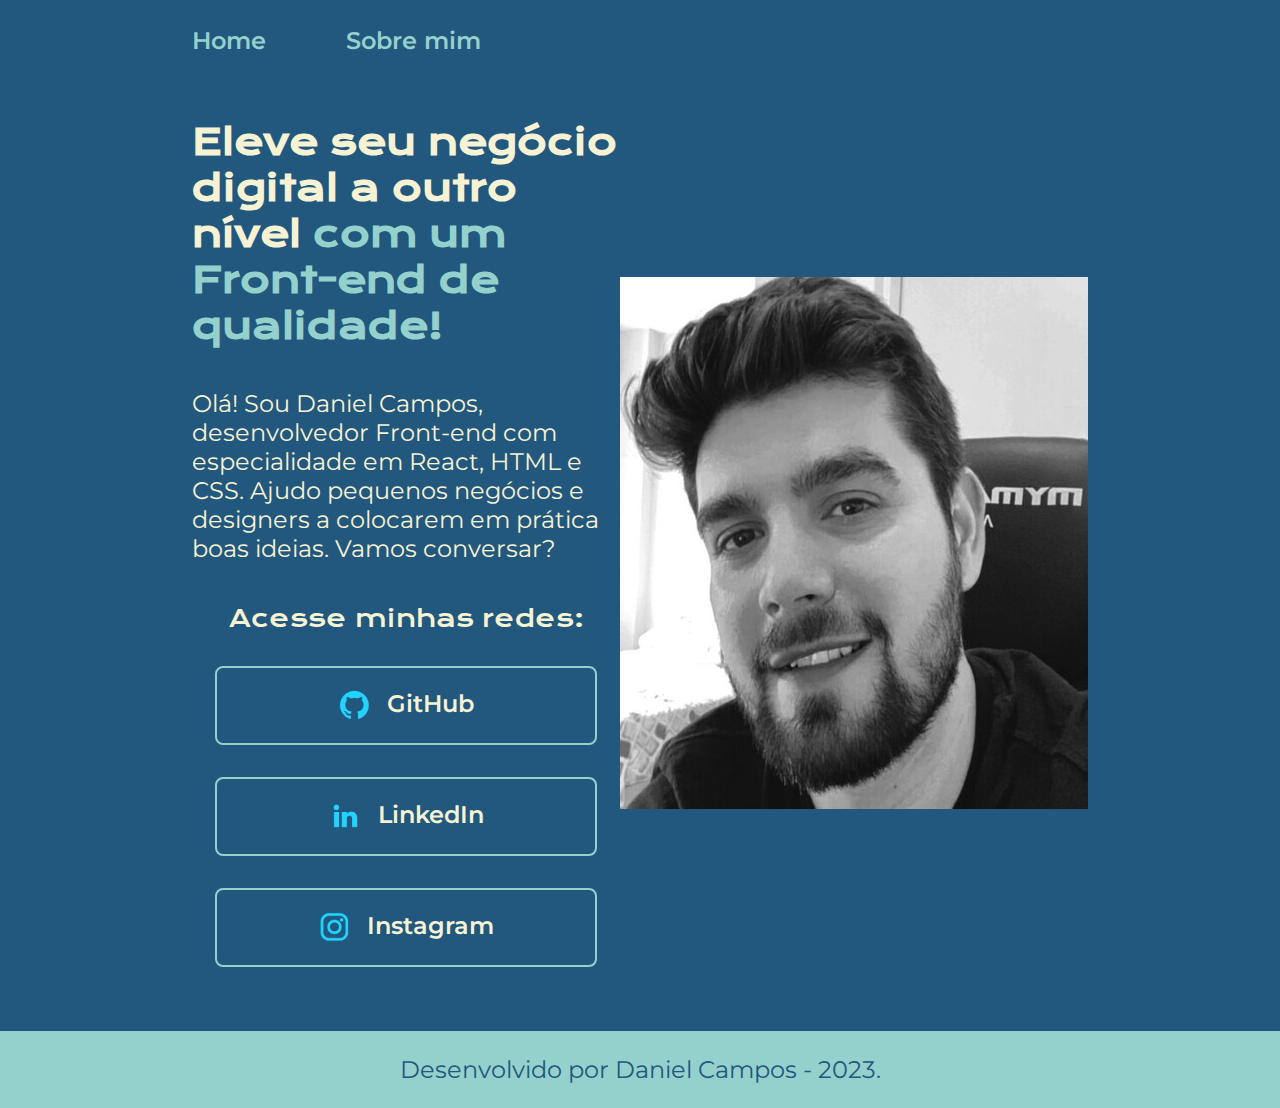
==== index.html @ 175c632d "Atualização do projeto" ====
<!DOCTYPE html>
<html lang="pt-br">
	<head>
		<meta charset="UTF-8" />
		<meta http-equiv="X-UA-Compatible" content="IE=edge" />
		<meta name="viewport" content="width=device-width, initial-scale=1.0" />
		<title>Portfolio</title>
		<link rel="stylesheet" href="./styles/style.css" />
	</head>
	<body>
		<header class="cabecalho">
			<nav class="cabecalho__menu">
				<a class="cabecalho__menu__link" href="index.html">Home</a>
				<a class="cabecalho__menu__link" href="about.html">Sobre mim</a>
			</nav>
		</header>
		<main class="apresentacao">
			<section class="apresentacao__conteudo">
				<h1 class="apresentacao__conteudo__titulo">
					Eleve seu negócio digital a outro nível
					<strong class="titulo-destaque">com um Front-end de qualidade!</strong>
				</h1>
				<p class="apresentacao__conteudo__texto">
					Olá! Sou Daniel Campos, desenvolvedor Front-end com especialidade em React, HTML e CSS. Ajudo pequenos
					negócios e designers a colocarem em prática boas ideias. Vamos conversar?
				</p>
				<div class="apresentacao__links">
					<h2 class="apresentacao__links__subtitulo">Acesse minhas redes:</h2>
					<a class="apresentacao__links__link" href="https://github.com/danielccmp"
						><img src="assets/github.png" />GitHub</a
					>
					<a class="apresentacao__links__link" href="https://www.linkedin.com/in/danielccmp/"
						><img src="assets/linkedin.png" />LinkedIn</a
					>
					<a class="apresentacao__links__link" href="https://www.instagram.com/danielccmp/"
						><img src="assets/instagram.png" />Instagram</a
					>
				</div>
			</section>
			<img src="assets/imagem.jpg" alt="Foto de rosto de Daniel Campos" />
		</main>
		<footer class="rodape">
			<p>Desenvolvido por Daniel Campos - 2023.</p>
		</footer>
	</body>
</html>
---- styles/style.css ----
@import url("https://fonts.googleapis.com/css2?family=Krona+One&family=Montserrat:wght@400;600&display=swap");

:root {
	--cor-primaria: #22577e;
	--cor-secundaria: #f6f2d4;
	--cor-terciaria: #95d1cc;
	--cor-hover: #5584ac;

	--fonte-primaria: "Krona One", sans-serif;
	--fonte-secundaria: "Montserrat", sans-serif;
}

* {
	margin: 0;
	padding: 0;
}

body {
	box-sizing: border-box;
	background-color: var(--cor-primaria);
	color: var(--cor-secundaria);
}

.cabecalho {
	padding: 2% 0% 0% 15%;
}

.cabecalho__menu {
	display: flex;
	gap: 80px;
}

.cabecalho__menu__link {
	font-family: var(--fonte-secundaria);
	font-size: 24px;
	font-weight: 600;
	color: var(--cor-terciaria);
	text-decoration: none;
}

.apresentacao {
	padding: 5% 15%;
	display: flex;
	align-items: center;
	justify-content: space-between;
}

.apresentacao__conteudo {
	width: 615px;
	display: flex;
	flex-direction: column;
	gap: 40px;
}

.apresentacao__conteudo__titulo {
	font-size: 36px;
	font-family: var(--fonte-primaria);
}

.titulo-destaque {
	color: var(--cor-terciaria);
}

.apresentacao__conteudo__texto {
	font-size: 24px;
	font-family: var(--fonte-secundaria);
}

.apresentacao__links {
	display: flex;
	flex-direction: column;
	justify-content: space-between;
	align-items: center;
	gap: 32px;
}

.apresentacao__links__subtitulo {
	font-family: var(--fonte-primaria);
	font-weight: 400;
	font-size: 24px;
}

.apresentacao__links__link {
	display: flex;
	justify-content: center;
	gap: 16px;
	border: 2px solid var(--cor-terciaria);
	width: 378px;
	text-align: center;
	border-radius: 8px;
	font-size: 24px;
	font-weight: 600;
	padding: 21.5px 0;
	text-decoration: none;
	color: var(--cor-secundaria);
	font-family: var(--fonte-secundaria);
}

.apresentacao__links__link:hover {
	background-color: var(--cor-hover);
}

.rodape {
	color: var(--cor-primaria);
	background-color: var(--cor-terciaria);
	padding: 24px;
	text-align: center;
	font-family: var(--fonte-secundaria);
	font-size: 24px;
	font-weight: 400;
}
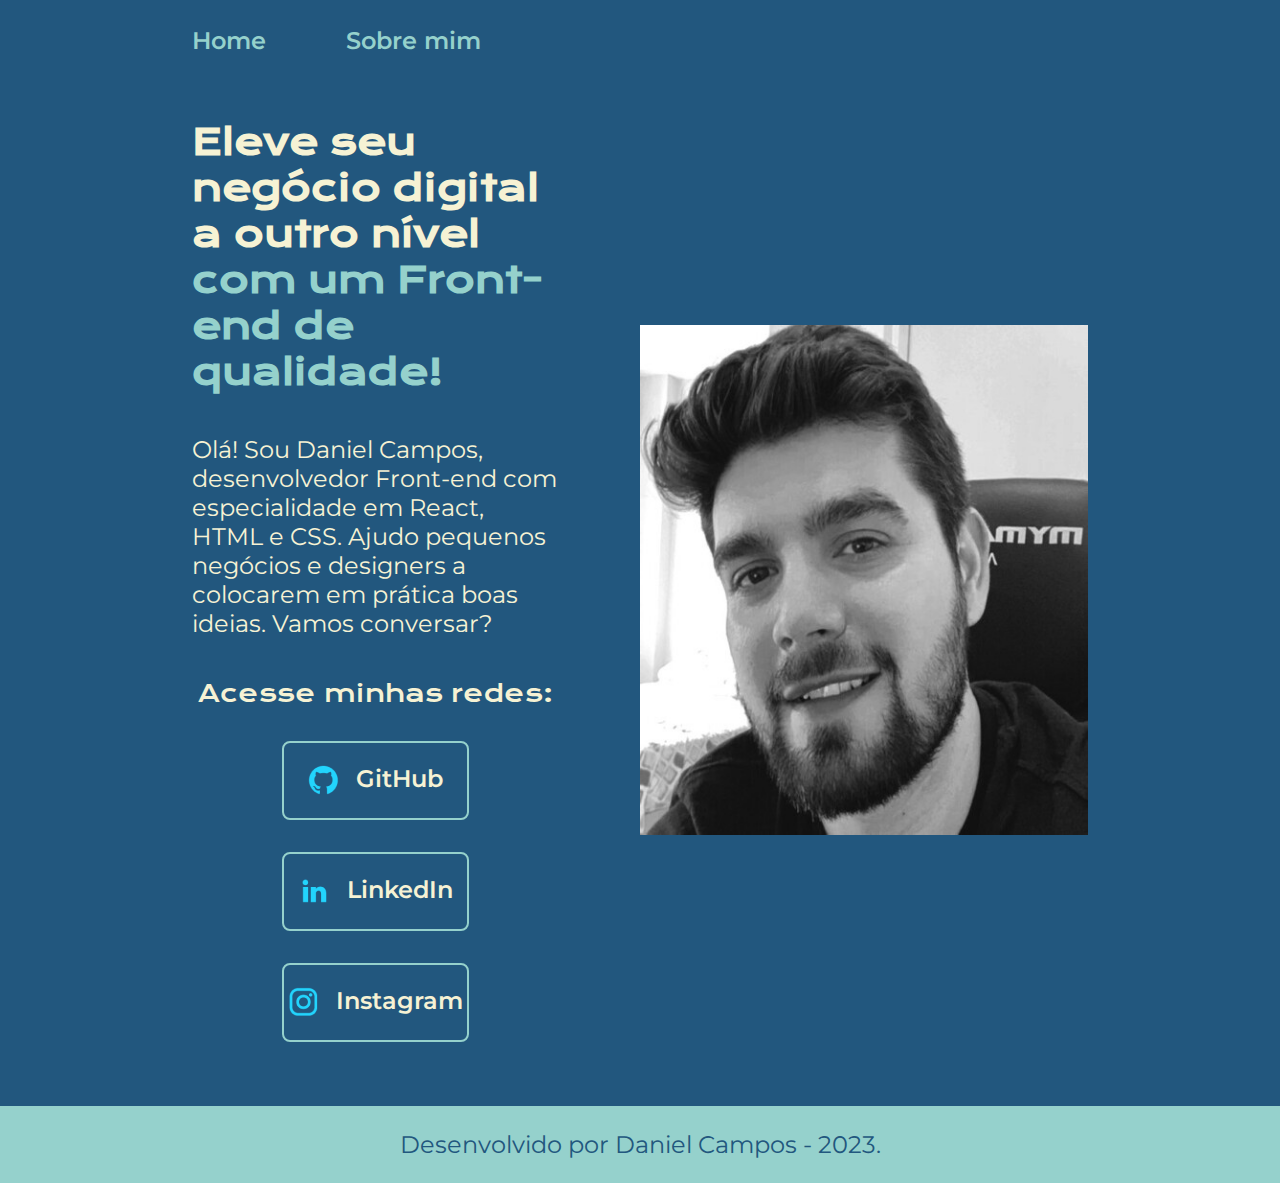
==== commit 046f7d07: "Alteração da responsividade do projeto" ====
--- a/index.html
+++ b/index.html
@@ -26,18 +26,18 @@
 				</p>
 				<div class="apresentacao__links">
 					<h2 class="apresentacao__links__subtitulo">Acesse minhas redes:</h2>
-					<a class="apresentacao__links__link" href="https://github.com/danielccmp"
+					<a class="apresentacao__links__navegacao" href="https://github.com/danielccmp"
 						><img src="assets/github.png" />GitHub</a
 					>
-					<a class="apresentacao__links__link" href="https://www.linkedin.com/in/danielccmp/"
+					<a class="apresentacao__links__navegacao" href="https://www.linkedin.com/in/danielccmp/"
 						><img src="assets/linkedin.png" />LinkedIn</a
 					>
-					<a class="apresentacao__links__link" href="https://www.instagram.com/danielccmp/"
+					<a class="apresentacao__links__navegacao" href="https://www.instagram.com/danielccmp/"
 						><img src="assets/instagram.png" />Instagram</a
 					>
 				</div>
 			</section>
-			<img src="assets/imagem.jpg" alt="Foto de rosto de Daniel Campos" />
+			<img class="apresentacao__imagem" src="assets/imagem.jpg" alt="Foto de rosto de Daniel Campos" />
 		</main>
 		<footer class="rodape">
 			<p>Desenvolvido por Daniel Campos - 2023.</p>
--- a/styles/style.css
+++ b/styles/style.css
@@ -32,7 +32,7 @@
 
 .cabecalho__menu__link {
 	font-family: var(--fonte-secundaria);
-	font-size: 24px;
+	font-size: 1.5rem;
 	font-weight: 600;
 	color: var(--cor-terciaria);
 	text-decoration: none;
@@ -43,17 +43,18 @@
 	display: flex;
 	align-items: center;
 	justify-content: space-between;
+	gap: 82px;
 }
 
 .apresentacao__conteudo {
-	width: 615px;
+	width: 50%;
 	display: flex;
 	flex-direction: column;
 	gap: 40px;
 }
 
 .apresentacao__conteudo__titulo {
-	font-size: 36px;
+	font-size: 2.25rem;
 	font-family: var(--fonte-primaria);
 }
 
@@ -62,7 +63,7 @@
 }
 
 .apresentacao__conteudo__texto {
-	font-size: 24px;
+	font-size: 1.5rem;
 	font-family: var(--fonte-secundaria);
 }
 
@@ -77,18 +78,18 @@
 .apresentacao__links__subtitulo {
 	font-family: var(--fonte-primaria);
 	font-weight: 400;
-	font-size: 24px;
+	font-size: 1.5rem;
 }
 
-.apresentacao__links__link {
+.apresentacao__links__navegacao {
 	display: flex;
 	justify-content: center;
 	gap: 16px;
 	border: 2px solid var(--cor-terciaria);
-	width: 378px;
+	width: 50%;
 	text-align: center;
 	border-radius: 8px;
-	font-size: 24px;
+	font-size: 1.5rem;
 	font-weight: 600;
 	padding: 21.5px 0;
 	text-decoration: none;
@@ -96,8 +97,12 @@
 	font-family: var(--fonte-secundaria);
 }
 
-.apresentacao__links__link:hover {
+.apresentacao__links__navegacao:hover {
 	background-color: var(--cor-hover);
+}
+
+.apresentacao__imagem {
+	width: 50%;
 }
 
 .rodape {
@@ -106,6 +111,25 @@
 	padding: 24px;
 	text-align: center;
 	font-family: var(--fonte-secundaria);
-	font-size: 24px;
+	font-size: 1.5rem;
 	font-weight: 400;
 }
+
+@media (max-width: 1200px) {
+	.cabecalho {
+		padding: 10%;
+	}
+
+	.cabecalho__menu {
+		justify-content: center;
+	}
+
+	.apresentacao {
+		flex-direction: column-reverse;
+		padding: 5%;
+	}
+
+	.apresentacao__conteudo {
+		width: auto;
+	}
+}
